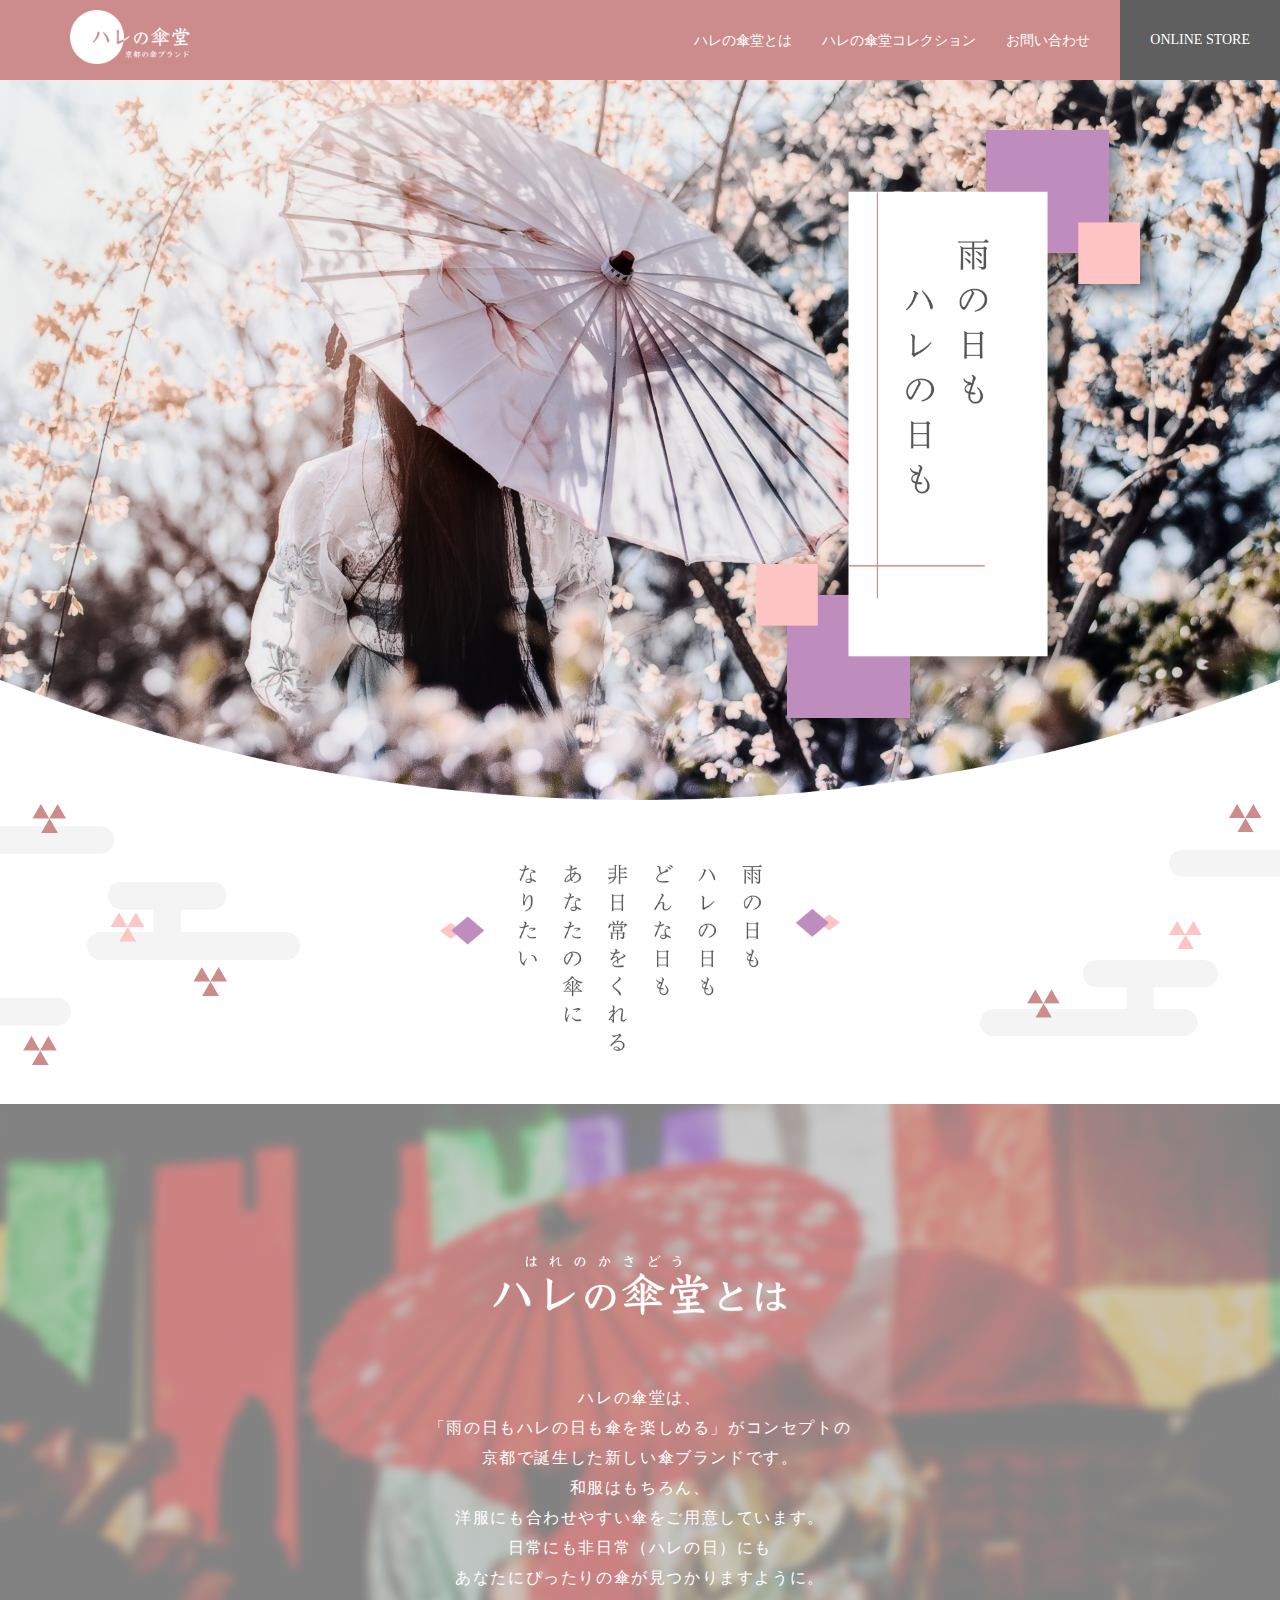
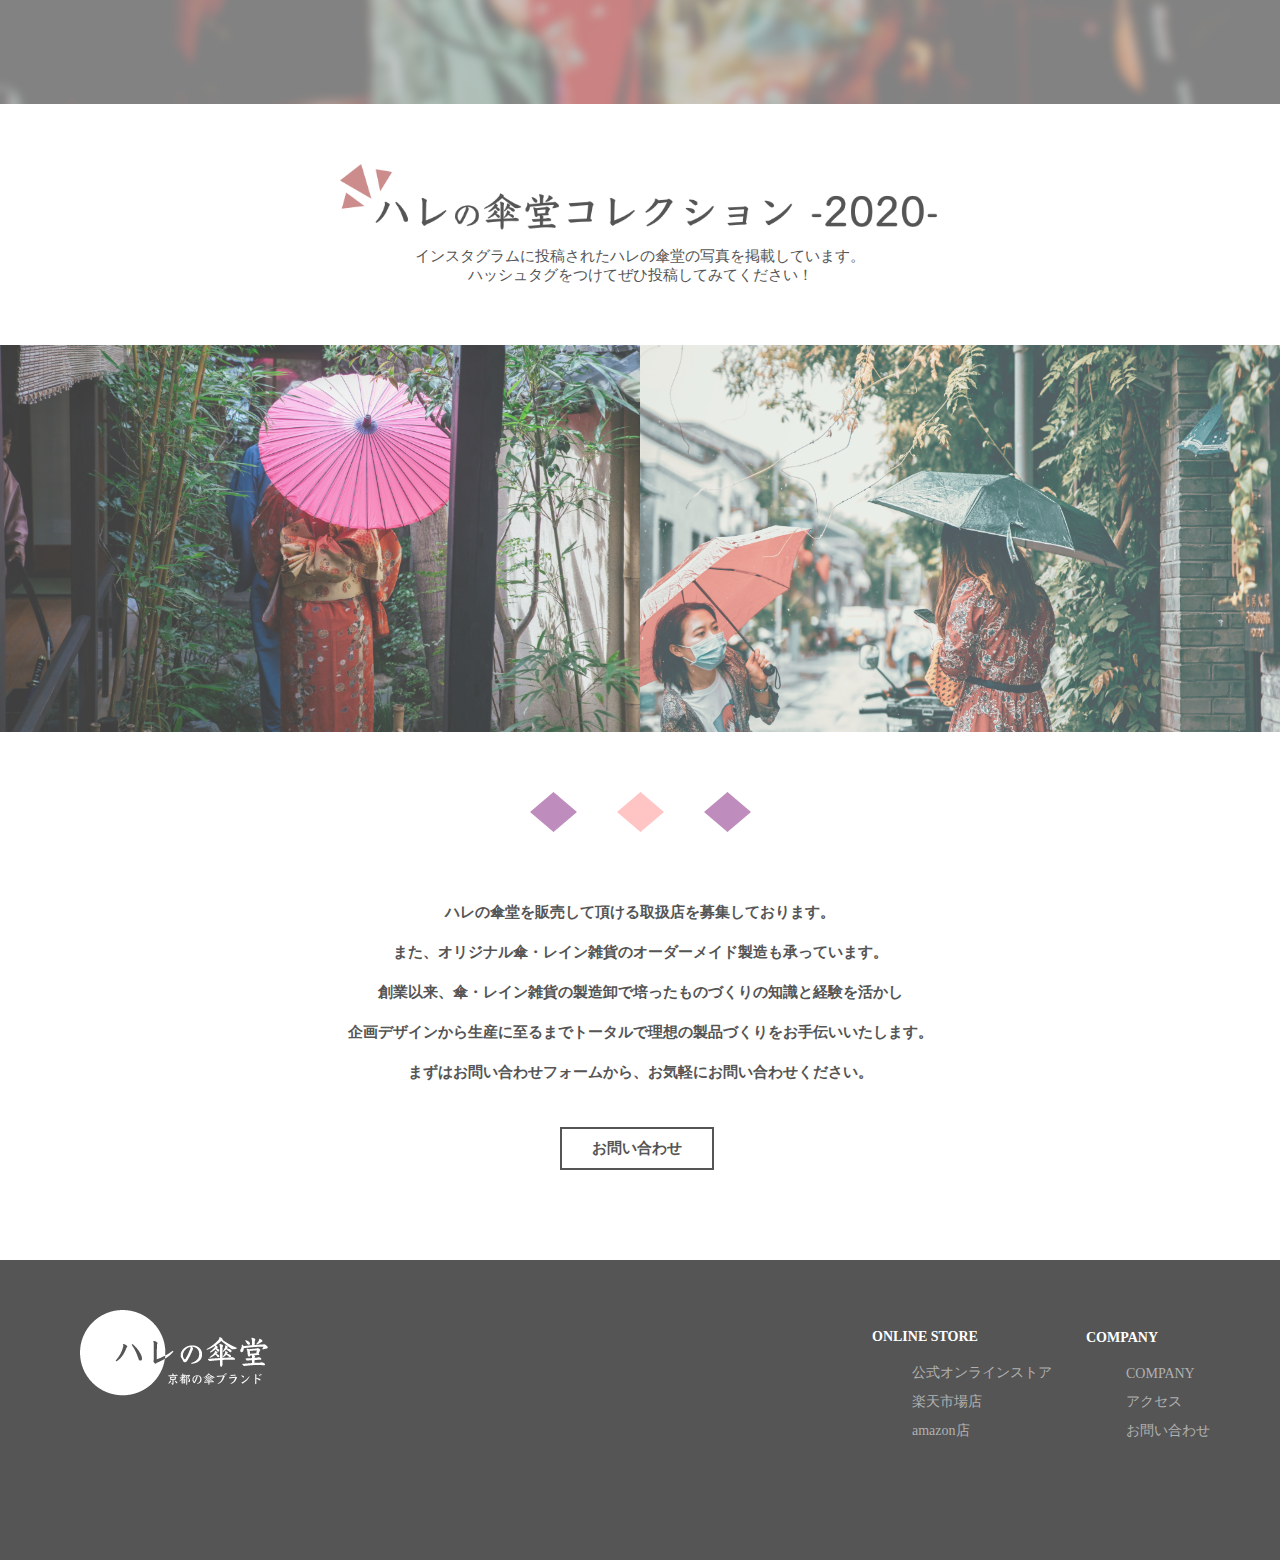
==== ハレの傘堂.html @ 76ce158a "Add files via upload" ====
<!doctype html>
<html>
<head>
<meta charset="UTF-8">
<title>無題ドキュメント</title>
    
<link href="harenoKasa.css" rel="stylesheet" type="text/css">
<link rel="stylesheet" href="tablet-harenoKasa.css" type="text/css" media="screen and (max-width: 1100px)">
<link href="mobile.css" rel="stylesheet"　type="text/css" media="screen and (max-width: 1000px)">
<link rel="stylesheet" href="https://use.fontawesome.com/releases/v5.1.0/css/all.css" integrity="sha384-lKuwvrZot6UHsBSfcMvOkWwlCMgc0TaWr+30HWe3a4ltaBwTZhyTEggF5tJv8tbt" crossorigin="anonymous">
 
<script src="https://ajax.googleapis.com/ajax/libs/jquery/1.12.4/jquery.min.js"></script>
<script src="harenoKasa-script.js"></script>    
</head>

<body>
<div class="display-size">
    <div class="mainVisual">
    <div class="header">
        <div class="header-online"><a id="onlineStore-btn" href="#">ONLINE STORE</a></div>
        <div class="header-right">
            <ul>
                <li><a class="headerNav-link" href="#">ハレの傘堂とは</a></li>
                <li><a class="headerNav-link" href="#">ハレの傘堂コレクション</a></li>
                <li><a class="headerNav-link" href="#">お問い合わせ</a></li>
            </ul>
        </div>
        
        <div class="header-left"><div class="header-logo"><a href="#"><img id="header-logoImg"  src="img/logo.png"></a></div></div>
    </div>
    
<!-- tablet -->
<div class="tablet-menu">
    <div class="slideToggle">
        <div class="toggle-list">
            <ul>
                <li><a class="toggle-nav" href="#">ハレの傘堂とは</a></li>
                <li><a class="toggle-nav" href="#">ハレの傘堂コレクション</a></li>
                <li><a class="toggle-nav" href="#">お問い合わせ</a></li>
            </ul>
        </div>
    </div>
    <span><i class="fas fa-bars"></i></span>
    <h2>menu</h2>

</div>        
        
        <div class="mainVisual-wrapper"><img class="top-visual" src="img/mainVisual.png">
            <div class="main-tanzaku"><div class="main-text"><img id="main-text" src="img/main-text.png"></div></div>
            
            <div class="movile-top"><div class="movile-topImg"></div></div>
        </div>
        
    </div>
<div class="sub-Visual">
    <div class="sub-VisualImg"><img id="tablet-logo" src="img/logo-kurenai.png">

        <img id="sub-bg-right" src="img/main-bg-right.png">
        <img id="sub-bg-left" src="img/main-bg-left.png">
    </div>
    <div class="sub-text"><img id="sub-text" src="img/concept-text.png"></div>
</div>
    
<div class="concept">
    <div class="concept-wrapper">
     <div class="concept-textWrapper"><img id="about-title" src="img/About.png"></div>
     <div class="about-text">
         <p>ハレの傘堂は、
             <br>「雨の日もハレの日も傘を楽しめる」がコンセプトの
             <br>京都で誕生した新しい傘ブランドです。
             <br>和服はもちろん、
             <br>洋服にも合わせやすい傘をご用意しています。
             <br>日常にも非日常（ハレの日）にも
             <br>あなたにぴったりの傘が見つかりますように。</p></div>    
    </div>
</div> 
    
<div class="correction">
    <div class="correction-wrapper"><img id="collecyion-title" src="img/Collection_title.png">
        <p>インスタグラムに投稿されたハレの傘堂の写真を掲載しています。<br>ハッシュタグをつけてぜひ投稿してみてください！</p>
        <div class="collection-img"><img class="rain-img" src="img/rain1.png">
                                    <img class="rain-img" src="img/rain2.png"></div>
    </div>
</div>
    
<div class="message">
    <div class="message-wrapper">
        <img id="message-title" src="img/concept-color.png">
        <p>ハレの傘堂を販売して頂ける取扱店を募集しております。
           <br>また、オリジナル傘・レイン雑貨のオーダーメイド製造も承っています。
           <br>創業以来、傘・レイン雑貨の製造卸で培ったものづくりの知識と経験を活かし
           <br>企画デザインから生産に至るまでトータルで理想の製品づくりをお手伝いいたします。
           <br>まずはお問い合わせフォームから、お気軽にお問い合わせください。</p>
        <div class="contact-lavel"><a id="contact-btn" href="#">お問い合わせ</a></div>
    </div>
</div>
    
<div class="footer">
    <div class="footer-wrapper">
        <img id="footer-logo" src="img/footer-logo.png">
        <p><span><i class="fab fa-instagram"></i></span><span><i class="fab fa-twitter"></i></span>
            <span><i class="fab fa-facebook-f"></i></span></p>
    </div>
    
<div class="footer-right">
<div class="footer-nav-list">
    <div class="footer-nav">
        <h4>ONLINE STORE</h4>
        <ul>
            <li><a class="footer-navLink" href="#">公式オンラインストア</a></li>
            <li><a class="footer-navLink" href="#">楽天市場店</a></li>
            <li><a class="footer-navLink" href="#">amazon店</a></li>
        </ul>
    </div>
    <div class="footer-nav">
        <h4>COMPANY</h4>
        <ul>
            <li><a class="footer-navLink" href="#">COMPANY</a></li>
            <li><a class="footer-navLink" href="#">アクセス</a></li>
            <li><a class="footer-navLink" href="#">お問い合わせ</a></li>
        </ul>
    </div>   
</div>    
</div>    

 
</div>    
    
</div>
</body>
</html>
---- harenoKasa.css ----
@charset "UTF-8";
/* CSS Document */
body {
    margin: 0;
}
.display-size {
    width: 100%;
    overflow: hidden;
}

.tablet-menu,#tablet-logo,.movile-top {
    display: none;
}

.mainVisual {
    width: 100%;
    height: auto;
}

.mainVisual-wrapper {
    width: 100%;
    position: relative;
}

.top-visual {
    width: 100%;
    height: auto;
}

.header {
    width: 100%;
    height: 80px;
    position: relative;
    z-index: 1;
    background-color: #CC8C8C;
}

.header-online,.header-right {
    float:right;
}

#onlineStore-btn {
    display: inline-block;
    font-family: "YuKyokasho Yoko" ;
    font-size: 14px;
    color: white;
    text-decoration: none;
    line-height: 80px;
    background-color: #5F5F5F;
    padding: 0 30px;
}

.header-right ul {
    display: flex;
    list-style: none;
}

.header-right li {
    margin-top: 5px;
    margin-right: 30px;
    font-size: 14px;
}

.headerNav-link {
    line-height: 40px;
    text-decoration: none;
    color: white;
    display: inline-block;
    font-family: "YuKyokasho Yoko" ;
}

#header-logoImg {
    width: 120px;
    padding-top: 10px;
    padding-left: 70px;
    position: relative;
}

.main-tanzaku {
    width: 100%;
    height: 600px;
    position: absolute;
    top: 0;
    
}

.main-text {
    width: 30%;
    height: 600px;
    float: right;
    margin-top: 50px;
    margin-right: 140px;
 
}

#main-text {
    width: 100%;
    filter: drop-shadow(10px 10px 10px rgba(0,0,0,0.4));
}

.sub-Visual {
    width: 100%;
    height: 300px;
    position: relative;
}

.sub-VisualImg {
    position: relative;
}

#sub-bg-right {
    width: 300px;
    position: absolute;
    right: 0;
    top: 0;
}

#sub-bg-left {
    width: 300px;
    position: absolute;
    left: 0;
    top: 0;
}

#sub-text { 
    padding-top: 60px;
    margin: 0 auto;
    display: block;
    width: 400px;
}

.concept {
    width: 100%;
    height: auto;
}

.concept-wrapper {
    width: 100%;
    height: 600px;
    position: relative;
    background-image: url("img/About_bg.png");
    background-size: cover;
}



.concept-textWrapper {
    padding-top: 150px;
    margin: 0 auto;
}

#about-title {
    width: 300px;
    margin: 0 auto;
    display: block;
}

.about-text {
    width: 100%;
    margin: 0 auto;
    padding-top: 50px;
    text-align: center;
    color: white;
    font-family: "YuGothic";
    letter-spacing: 0.1em;
    line-height: 30px;
    
}

.correction {
    width: 100%;
    height: auto;

}

.correction-wrapper {
    width: 100%;
    padding-top: 60px;
}

#collecyion-title {
    width: 600px;
    margin: 0 auto;
    display: block;
}

.correction-wrapper p {
    text-align: center;
    font-family: "YuGothic";
    font-size: 15px;
    color: #555555;
}

.collection-img {
    width: 100%;
    margin-top: 60px;
    display: flex;
}

.rain-img {
    width: 50%;
    height: 50%;
}

.message {
    width: 100%;
    height: auto;
}

.message-wrapper {
    width: 100%;
    padding-top: 60px;
    padding-bottom: 90px;
     
}

#message-title {
    margin: 0 auto;
    display: block;
}

.message-wrapper p {
    margin-top: 60px;
    text-align: center;
    font-family: "YuGothic";
    font-weight: bold;
    color: #555555;
    line-height: 40px;
    font-size: 15px;
}

.contact-lavel {
    width: 160px;
    height: auto;
    margin: 0 auto;
    padding-top: 20px;
    
}

#contact-btn {
    text-decoration: none;
    font-family: "YuGothic";
    font-weight: 600;
    font-size: 15px;
    color: #555555; 
    border: solid 2px #555555;
    display: inline-block;
    padding: 10px 30px;
    margin: 0 auto;
}

#contact-btn:hover {
    background-color: #555555; 
    color: white;
}

.footer {
    width: 100%;
    height: 300px;
    background-color: #555555;
    display: flex;
}

.footer-wrapper {
    width: 200px;
    padding-top: 50px;
    padding-left: 80px;
}

.fab {
    color: white;
    font-size: 30px;
    margin-right: 20px;
    margin-left: 10px;
}

.footer-right {
    width: 100%;
}

.footer-nav-list {
    float: right;
    margin-top: 50px; 
    margin-right: 40px;
}


.footer-nav {
    height: 200px;
    padding-right: 30px;
    margin-top: 0; 
    display: inline-block;
}

.footer-nav li {
    list-style: none;
    padding-bottom: 10px;
}

.footer-navLink {
    text-decoration: none;
    font-family: "YuGothic";
    font-size: 14px;
    color: #B1B1B1;
}

.footer-navLink:hover {
    color: white;
}

h4 {
    color: white;
    font-family: "YuGothic";
    font-size: 14px;
}
---- tablet-harenoKasa.css ----
@charset "UTF-8";
/* CSS Document */
.header {
   display: none;
}

.tablet-menu {
    width: 100%;
    height: 50px;
    background-color:  #555555;
    position: fixed;
    z-index: 1;
}

.fa-bars {
    font-size: 20px;
    color: white;
    float: right;
    margin-right: 50px;
    margin-top: 16px;
}

.tablet-menu h2 {
    color: white;
    font-size: 20px;
    font-family: "YuKyokasho Yoko";
    font-weight: 400;
    line-height: 50px;
    margin-top: 0;
    margin-left: 50px;
}

.mainVisual-wrapper {
    padding-top: 50px;
}

.tablet-menu {
    display: block;
}

.slideToggle {
    width: 100%;
    height: 210px;
    background-color: rgba(0,0,0,0.5);
    position: absolute;
    top: 50px;
    display: none;
}

.toggle-list li {
    display: block;
    list-style: none;
    padding-top: 20px;
    padding-left: 50px;
    padding-bottom: 20px;
    margin-left: -40px;
    border-bottom: solid 1px white;
}

.toggle-nav {
   color: white;
   text-decoration: none;
}

.toggle-nav:hover {
    text-decoration: underline;
}

.main-tanzaku {
    width: 100%;
    height: 500px;
}

.main-text  {
    width: 30%;
    height: 500px;
    padding-top: 30px;
}

.sub-Visual {
    width: 100%;
    height: 600px;
    position: relative;
}

#sub-text {
    padding-top: 150px; 
    margin: 0 auto;
    display: block;
    width: 400px;
}

#tablet-logo {
    width: 40%;
    display: block;
    padding-top: 30px;
    margin: 0 auto;
}
---- mobile.css ----
@charset "UTF-8";
/* CSS Document */
.main-tanzaku {
    display: none;
}

.tablet-menu {
    width: 100%;
    height: 100px;
    background-color:  #555555;
    position: fixed;
    z-index: 1;
}

.tablet-menu h2 {
    font-size: 40px;
    font-weight: 400;
    line-height: 100px;
}

.fa-bars {
    font-size: 40px;
    margin-right: 50px;
    margin-top: 30px;
}

.slideToggle {
    width: 100%;
    height: 320px;
    background-color: rgba(0,0,0,0.5);
    position: absolute;
    top: 100px;
    display: none;
}

.toggle-nav {
   font-size: 40px;
}

.sub-Visual {
    width: 100%;
    height: auto;
    margin-bottom: 50px;
    position: relative;
}

#tablet-logo {
    width: 70%;
    display: block;
    padding-top: 50px;
    margin: 0 auto;
}

#sub-bg-right {
    width: 300px;
    position: absolute;
    right: 0;
    top: 50%;
}

#sub-text {
    padding-top: 150px;
    margin: 0 auto;
    display: block;
    width: 70%;
}

.concept-textWrapper {
    padding-top: 80px;
}


#about-title {
    width: 50%;
    margin: 0 auto;
    display: block;
}

.about-text {
    padding-top: 0px;
}

.about-text p {
    font-size: 30px;
    line-height: 50px;
}

#collecyion-title {
    width: 80%;
    margin: 0 auto;
    display: block;
}

.correction-wrapper p {
    text-align: center;
    font-family: "YuGothic";
    font-size: 15px;
    color: #555555;
    line-height: 30px;
}

.message-wrapper p {
    width: 80%;
    margin: 0 auto;
    padding: 50px 0;
    display: block;
    font-weight: 400;
    text-align: left;
    font-size: 18px;
    line-height: 50px;
}

.contact-lavel {
    width: 300px;
    height: auto;
    margin: 0 auto;
    padding-top: 20px;
}

#contact-btn {
    text-align: center;
    text-decoration: none;
    font-family: "YuGothic";
    font-weight: 600;
    font-size: 20px;
    color: #555555;
    border: solid 2px #555555;
    display: block;
    padding: 10px 30px;
    margin: 0 auto;
}

.footer {
    width: 100%;
    height: auto;
    background-color: #555555;
    padding-bottom: 80px;
    display: flex;
}

h4 {
    color: white;
    font-family: "YuGothic";
    font-size: 30px;
}

.footer-navLink {
    text-decoration: none;
    font-family: "YuGothic";
    font-size: 25px;
    color: #B1B1B1;
}
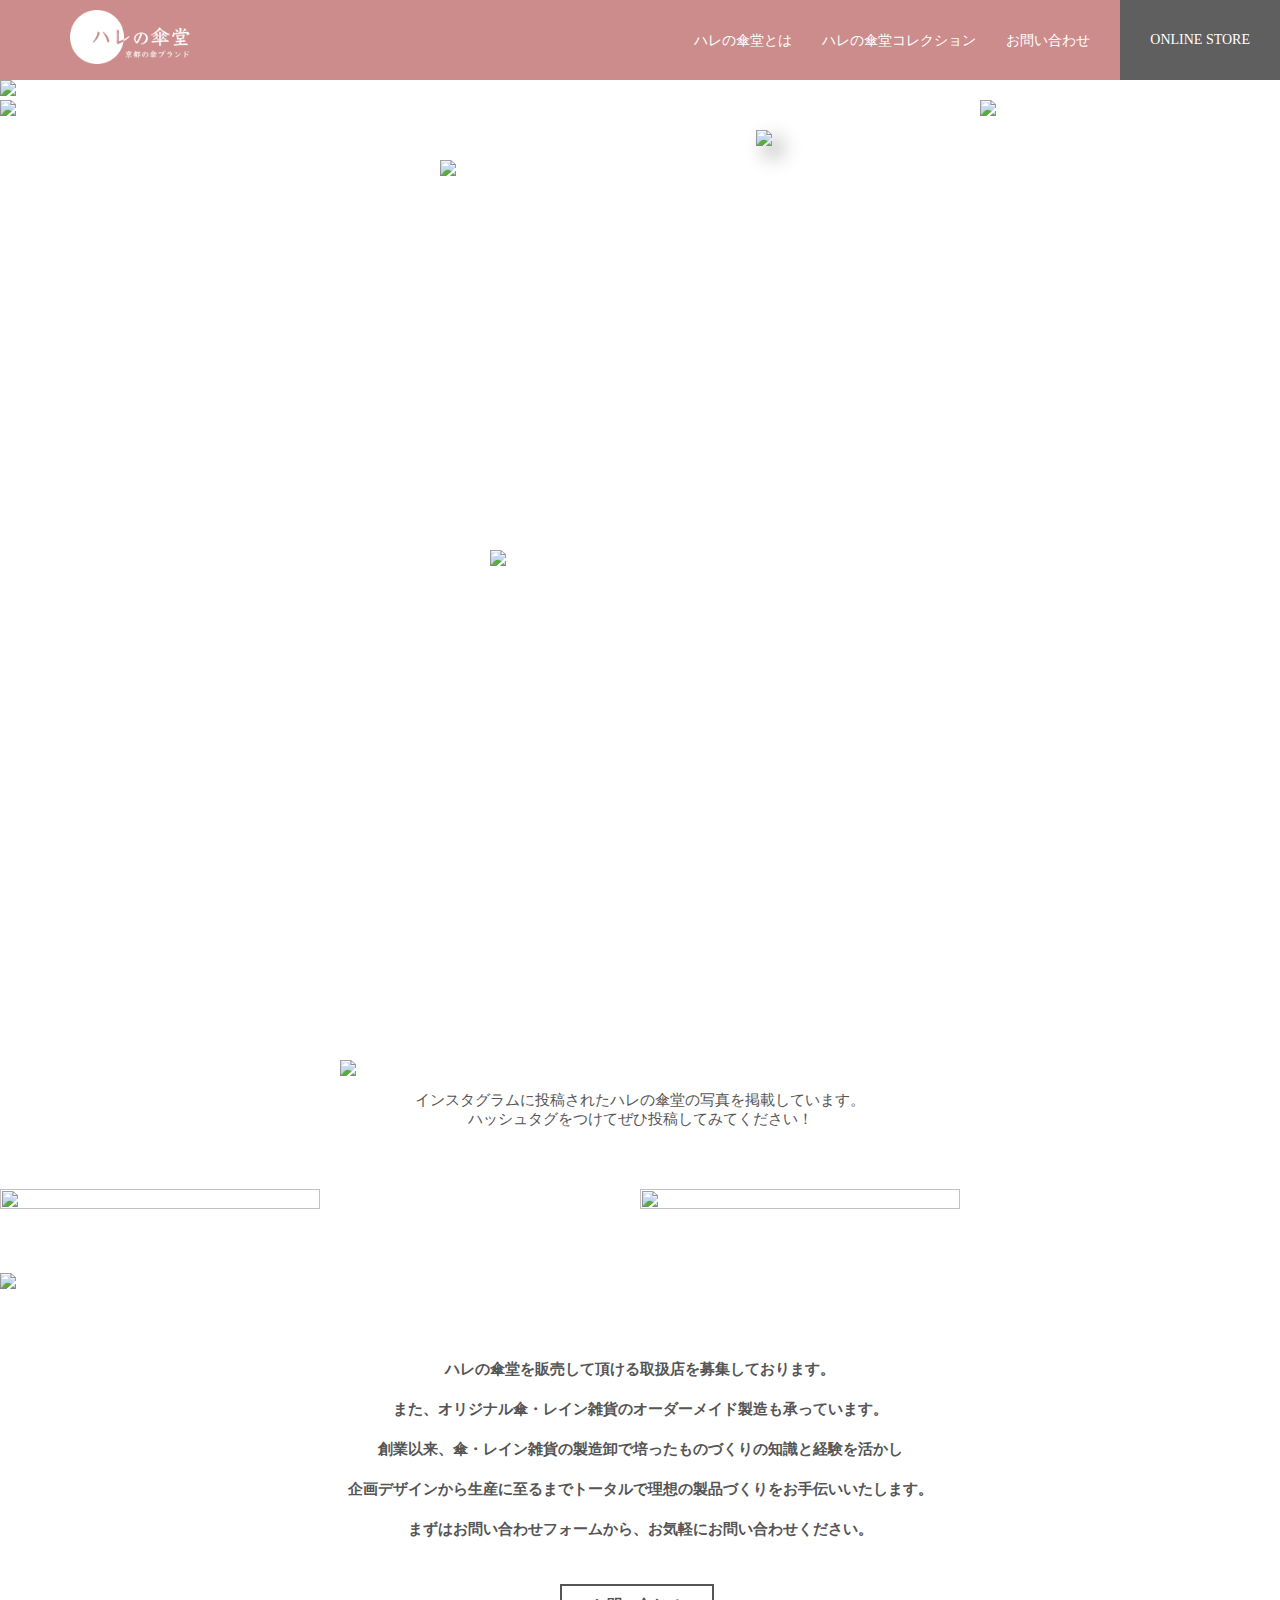
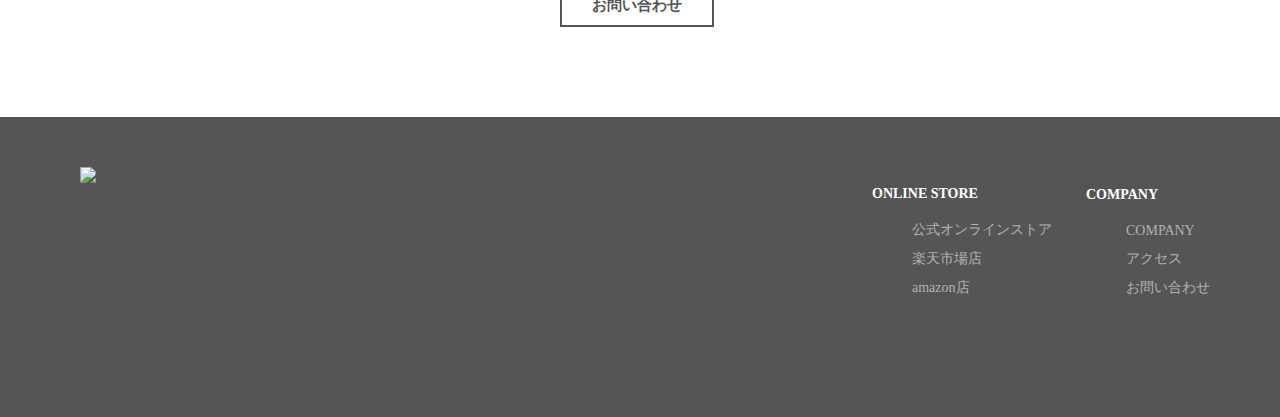
==== commit 09722fb9: "Add files via upload" ====
--- a/ハレの傘堂.html
+++ b/ハレの傘堂.html
@@ -45,25 +45,25 @@
 
 </div>        
         
-        <div class="mainVisual-wrapper"><img class="top-visual" src="img/mainVisual.png">
-            <div class="main-tanzaku"><div class="main-text"><img id="main-text" src="img/main-text.png"></div></div>
+        <div class="mainVisual-wrapper"><img class="top-visual" src="https://github.com/TAKAGI-Misaki/harenoKasa/blob/master/img/mainVisual.png?raw=true">
+            <div class="main-tanzaku"><div class="main-text"><img id="main-text" src="https://github.com/TAKAGI-Misaki/harenoKasa/blob/master/img/main-text.png?raw=true"></div></div>
             
             <div class="movile-top"><div class="movile-topImg"></div></div>
         </div>
         
     </div>
 <div class="sub-Visual">
-    <div class="sub-VisualImg"><img id="tablet-logo" src="img/logo-kurenai.png">
+    <div class="sub-VisualImg"><img id="tablet-logo" src="https://github.com/TAKAGI-Misaki/harenoKasa/blob/master/img/logo-kurenai.png?raw=true">
 
-        <img id="sub-bg-right" src="img/main-bg-right.png">
-        <img id="sub-bg-left" src="img/main-bg-left.png">
+        <img id="sub-bg-right" src="https://github.com/TAKAGI-Misaki/harenoKasa/blob/master/img/main-bg-right.png?raw=true">
+        <img id="sub-bg-left" src="https://github.com/TAKAGI-Misaki/harenoKasa/blob/master/img/main-bg-left.png?raw=true">
     </div>
-    <div class="sub-text"><img id="sub-text" src="img/concept-text.png"></div>
+    <div class="sub-text"><img id="sub-text" src="https://github.com/TAKAGI-Misaki/harenoKasa/blob/master/img/concept-text.png?raw=true"></div>
 </div>
     
 <div class="concept">
     <div class="concept-wrapper">
-     <div class="concept-textWrapper"><img id="about-title" src="img/About.png"></div>
+     <div class="concept-textWrapper"><img id="about-title" src="https://github.com/TAKAGI-Misaki/harenoKasa/blob/master/img/About.png?raw=true"></div>
      <div class="about-text">
          <p>ハレの傘堂は、
              <br>「雨の日もハレの日も傘を楽しめる」がコンセプトの
@@ -76,16 +76,16 @@
 </div> 
     
 <div class="correction">
-    <div class="correction-wrapper"><img id="collecyion-title" src="img/Collection_title.png">
+    <div class="correction-wrapper"><img id="collecyion-title" src="https://github.com/TAKAGI-Misaki/harenoKasa/blob/master/img/Collection_title.png?raw=true">
         <p>インスタグラムに投稿されたハレの傘堂の写真を掲載しています。<br>ハッシュタグをつけてぜひ投稿してみてください！</p>
-        <div class="collection-img"><img class="rain-img" src="img/rain1.png">
-                                    <img class="rain-img" src="img/rain2.png"></div>
+        <div class="collection-img"><img class="rain-img" src="https://github.com/TAKAGI-Misaki/harenoKasa/blob/master/img/rain1.png?raw=true">
+                                    <img class="rain-img" src="https://github.com/TAKAGI-Misaki/harenoKasa/blob/master/img/rain2.png?raw=true"></div>
     </div>
 </div>
     
 <div class="message">
     <div class="message-wrapper">
-        <img id="message-title" src="img/concept-color.png">
+        <img id="message-title" src="https://github.com/TAKAGI-Misaki/harenoKasa/blob/master/img/concept-color.png?raw=true">
         <p>ハレの傘堂を販売して頂ける取扱店を募集しております。
            <br>また、オリジナル傘・レイン雑貨のオーダーメイド製造も承っています。
            <br>創業以来、傘・レイン雑貨の製造卸で培ったものづくりの知識と経験を活かし
@@ -97,7 +97,7 @@
     
 <div class="footer">
     <div class="footer-wrapper">
-        <img id="footer-logo" src="img/footer-logo.png">
+        <img id="footer-logo" src="https://github.com/TAKAGI-Misaki/harenoKasa/blob/master/img/footer-logo.png?raw=true">
         <p><span><i class="fab fa-instagram"></i></span><span><i class="fab fa-twitter"></i></span>
             <span><i class="fab fa-facebook-f"></i></span></p>
     </div>
--- a/harenoKasa.css
+++ b/harenoKasa.css
@@ -138,7 +138,7 @@
     width: 100%;
     height: 600px;
     position: relative;
-    background-image: url("img/About_bg.png");
+    background-image: url("https://github.com/TAKAGI-Misaki/harenoKasa/blob/master/img/About_bg.png?raw=true");
     background-size: cover;
 }
 
